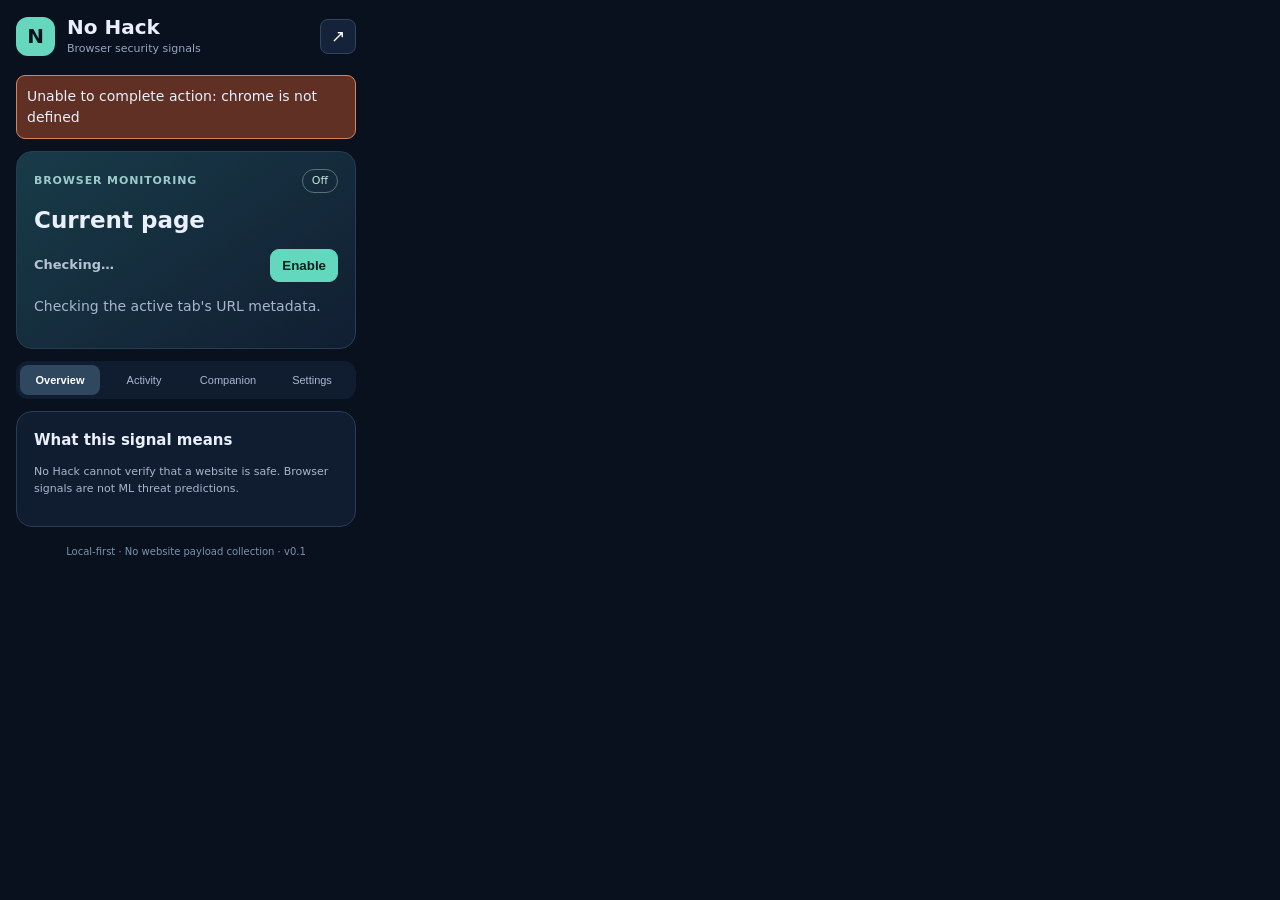
==== extension/popup.html @ e555c25a "feat(chrome): opt-in MV3 browser signals, dashboard and read-only native companion" ====
<!doctype html>
<html lang="en">
<head>
  <meta charset="utf-8">
  <meta name="viewport" content="width=device-width,initial-scale=1">
  <title>No Hack</title>
  <link rel="stylesheet" href="styles.css">
  <script type="module" src="ui.js"></script>
</head>
<body class="popup">
  <main class="shell">
    <header class="header"><div class="logo" aria-hidden="true">N</div>
      <div><h1>No Hack</h1><p>Browser security signals</p></div>
      <button id="open-dashboard" class="icon-button" title="Open full dashboard" aria-label="Open full dashboard">↗</button>
    </header>
    <div id="message" role="status" aria-live="polite" class="notice hidden"></div>
    <section class="panel hero">
      <div class="spread"><span class="eyebrow">Browser monitoring</span><span id="monitor-label" class="tag">Off</span></div>
      <h2 id="current-host">Current page</h2>
      <div class="spread"><span id="current-level" class="signal">Checking…</span>
      <button id="monitor-toggle" class="button primary">Enable</button></div>
      <p id="current-explanation" class="muted">Checking the active tab's URL metadata.</p>
    </section>
    <nav class="tabs" aria-label="Views">
      <button class="tab selected" data-view="overview" aria-current="page">Overview</button>
      <button class="tab" data-view="activity">Activity</button>
      <button class="tab" data-view="companion">Companion</button>
      <button class="tab" data-view="settings">Settings</button>
    </nav>
    <section data-panel="overview" class="panel">
      <h3>What this signal means</h3><ul id="reasons" class="reasons"></ul>
      <p class="muted small">No Hack cannot verify that a website is safe. Browser signals are not ML threat predictions.</p>
    </section>
    <section data-panel="activity" class="panel hidden">
      <div class="spread"><h3>Recent websites</h3><button id="clear-events" class="button subtle">Clear</button></div>
      <p class="muted small">Only hostnames, protocols, indicators and timestamps are stored locally when enabled.</p>
      <div id="events" class="events"></div>
    </section>
    <section data-panel="companion" class="panel hidden">
      <h3>Windows companion</h3>
      <p class="muted">Optional network-flow collection is separate from browser navigation indicators.</p>
      <p id="companion-result" class="muted">Not checked.</p>
      <button id="check-companion" class="button">Check connection</button>
    </section>
    <section data-panel="settings" class="panel hidden">
      <h3>Local privacy controls</h3>
      <label class="choice"><input id="alert-toggle" type="checkbox">Show HTTP warning badge</label>
      <label class="choice">Keep history <select id="retention"><option value="1">1 day</option><option value="7">7 days</option><option value="14">14 days</option><option value="30">30 days</option></select></label>
      <p class="muted small">Monitoring starts only after you enable it. Pausing stops new history collection.</p>
    </section>
    <footer>Local-first · No website payload collection · v0.1</footer>
  </main>
</body>
</html>
---- extension/styles.css ----
:root {
  color-scheme: dark;
  font: 14px/1.48 system-ui, -apple-system, BlinkMacSystemFont, "Segoe UI", sans-serif;
  background: #09111f;
  color: #e9f0fb;
}
* {box-sizing:border-box}
body {margin:0}
body.popup {width:372px; min-height:480px}
body.dashboard {min-height:100vh}
.shell {padding:16px;max-width:880px;margin:0 auto}
.header {display:flex;align-items:center;gap:12px;margin-bottom:18px}
.logo {width:39px;height:39px;display:grid;place-items:center;font-size:20px;font-weight:900;color:#09111f;background:#66d7bd;border-radius:12px}
.header h1 {font-size:20px;line-height:1.15;margin:0}
.header p {color:#94a6c0;margin:2px 0 0;font-size:11px}
.icon-button {margin-left:auto;border:1px solid #31445e;background:#14233a;color:white;border-radius:8px;cursor:pointer;padding:6px 10px;font-size:17px}
h2 {font-size:23px;line-height:1.2;overflow-wrap:anywhere;margin:14px 0}
h3 {font-size:15px;margin:0 0 12px}
.panel {background:#101d30;border:1px solid #293b55;border-radius:16px;padding:17px;margin-bottom:12px}
.hero {background:linear-gradient(145deg,#183b48,#111e32)}
.spread {display:flex;align-items:center;justify-content:space-between;gap:12px}
.eyebrow {font-size:11px;color:#9ccaca;text-transform:uppercase;letter-spacing:.08em;font-weight:700}
.tag {border:1px solid #527573;border-radius:20px;padding:3px 9px;font-size:11px;color:#c4e5e0}
.tag.on {background:#194e47;color:#b6ffed}
.signal {font-size:13px;font-weight:700;color:#b5c1d4}
.signal.review {color:#fbbf84}
.signal.informational {color:#85e3c8}
.muted {color:#a7b6cd;line-height:1.55}
.small {font-size:11px}
.button {border:1px solid #44607d;background:#243c58;color:#fff;padding:8px 11px;border-radius:9px;cursor:pointer;font-weight:600}
.button.primary {background:#62d8bf;color:#08201a;border-color:#62d8bf}
.button:hover,.tab:hover,.icon-button:hover {filter:brightness(1.12)}
.button:focus-visible,.tab:focus-visible,.icon-button:focus-visible {outline:2px solid #90f5db;outline-offset:3px}
.button.subtle {background:transparent;color:#bcd6e2}
.tabs {display:grid;grid-template-columns:repeat(4,minmax(0,1fr));gap:4px;padding:4px;background:#101d30;border-radius:12px;margin-bottom:12px}
.tab {background:transparent;color:#a9b9d1;padding:9px 4px;border:0;border-radius:8px;font-size:11px;cursor:pointer}
.tab.selected {background:#304760;color:#fff;font-weight:700}
.hidden {display:none !important}
.reasons {padding-left:19px;margin:0 0 12px}
.reasons li {margin-bottom:8px}
.choice {display:flex;align-items:center;gap:10px;margin:10px 0;color:#d5e2f4}
.choice select {margin-left:auto;background:#13263f;color:#eaf0fa;padding:6px;border:1px solid #48617e;border-radius:8px}
.events {display:grid;gap:7px;max-height:320px;overflow:auto}
.event {background:#142840;border:1px solid #2b4867;border-radius:10px;padding:10px}
.event .host {font-weight:600;overflow-wrap:anywhere}
.event .meta {font-size:11px;color:#9aacc5}
.event .review {color:#f4b47d}
.event .informational {color:#7adcc2}
.notice {background:#603024;border:1px solid #d3865b;padding:10px;border-radius:9px;margin-bottom:12px}
footer {text-align:center;color:#7e91ae;font-size:10px;margin-top:18px}
body.dashboard .shell {padding:35px 20px}
body.dashboard .hero {min-height:180px}
body.dashboard .tab {font-size:14px}
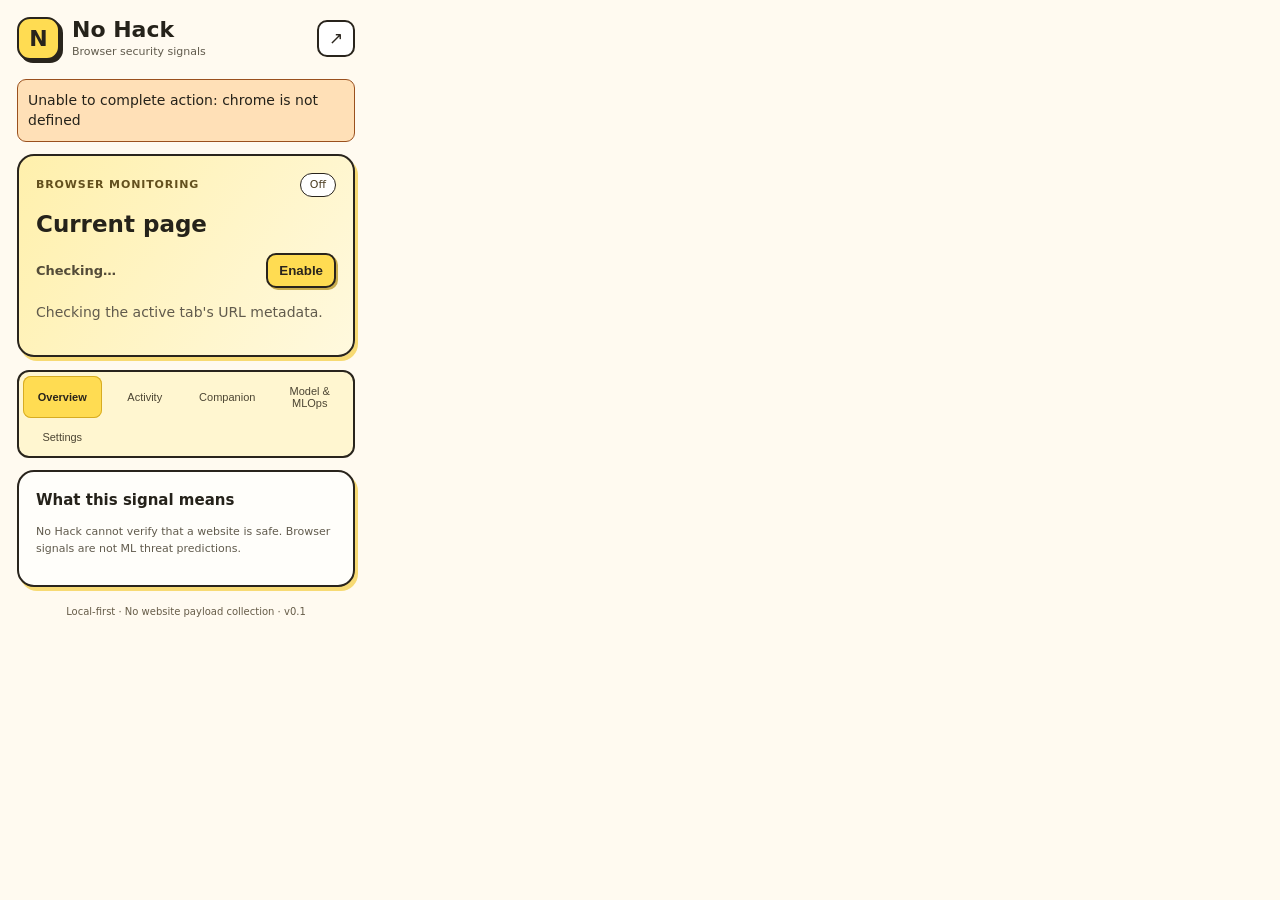
==== commit 36b12d50: "feat(extension): add explicit model and MLOps connection panel" ====
--- a/extension/popup.html
+++ b/extension/popup.html
@@ -25,6 +25,7 @@
       <button class="tab selected" data-view="overview" aria-current="page">Overview</button>
       <button class="tab" data-view="activity">Activity</button>
       <button class="tab" data-view="companion">Companion</button>
+      <button class="tab" data-view="mlops">Model &amp; MLOps</button>
       <button class="tab" data-view="settings">Settings</button>
     </nav>
     <section data-panel="overview" class="panel">
@@ -40,7 +41,15 @@
       <h3>Windows companion</h3>
       <p class="muted">Optional network-flow collection is separate from browser navigation indicators.</p>
       <p id="companion-result" class="muted">Not checked.</p>
-      <button id="check-companion" class="button">Check connection</button>
+      <button id="check-companion" class="button">Refresh local assessments</button>
+      <p class="muted small">Flow assessments cannot reliably be assigned to an individual browser tab.</p>
+      <div id="ml-assessments" class="events" aria-live="polite"></div>
+    </section>
+    <section data-panel="mlops" class="panel hidden">
+      <h3>Local model &amp; experiment tracking</h3>
+      <p id="mlops-model" class="status-line" role="status">Model not connected. Install a verified local model and Windows companion before inference.</p>
+      <p class="muted small">MLflow experiments are local and separately launched. Drift warnings require reference data and are not threat verdicts. The extension never starts capture or training.</p>
+      <button id="mlops-refresh" class="button">Check model connection</button>
     </section>
     <section data-panel="settings" class="panel hidden">
       <h3>Local privacy controls</h3>
--- a/extension/styles.css
+++ b/extension/styles.css
@@ -1,53 +1,59 @@
 :root {
-  color-scheme: dark;
-  font: 14px/1.48 system-ui, -apple-system, BlinkMacSystemFont, "Segoe UI", sans-serif;
-  background: #09111f;
-  color: #e9f0fb;
+  color-scheme: light;
+  font: 14px/1.48 system-ui, -apple-system, "Segoe UI", sans-serif;
+  background: #fffaf0;
+  color: #25221a;
+  --paper: #fffefa;
+  --cream: #fff6d0;
+  --yellow: #ffdc52;
+  --ink: #29241c;
+  --muted: #615b4d;
+  --mint: #dcf9cf;
+  --orange: #ffe0b7;
 }
-* {box-sizing:border-box}
-body {margin:0}
-body.popup {width:372px; min-height:480px}
-body.dashboard {min-height:100vh}
-.shell {padding:16px;max-width:880px;margin:0 auto}
-.header {display:flex;align-items:center;gap:12px;margin-bottom:18px}
-.logo {width:39px;height:39px;display:grid;place-items:center;font-size:20px;font-weight:900;color:#09111f;background:#66d7bd;border-radius:12px}
-.header h1 {font-size:20px;line-height:1.15;margin:0}
-.header p {color:#94a6c0;margin:2px 0 0;font-size:11px}
-.icon-button {margin-left:auto;border:1px solid #31445e;background:#14233a;color:white;border-radius:8px;cursor:pointer;padding:6px 10px;font-size:17px}
-h2 {font-size:23px;line-height:1.2;overflow-wrap:anywhere;margin:14px 0}
-h3 {font-size:15px;margin:0 0 12px}
-.panel {background:#101d30;border:1px solid #293b55;border-radius:16px;padding:17px;margin-bottom:12px}
-.hero {background:linear-gradient(145deg,#183b48,#111e32)}
-.spread {display:flex;align-items:center;justify-content:space-between;gap:12px}
-.eyebrow {font-size:11px;color:#9ccaca;text-transform:uppercase;letter-spacing:.08em;font-weight:700}
-.tag {border:1px solid #527573;border-radius:20px;padding:3px 9px;font-size:11px;color:#c4e5e0}
-.tag.on {background:#194e47;color:#b6ffed}
-.signal {font-size:13px;font-weight:700;color:#b5c1d4}
-.signal.review {color:#fbbf84}
-.signal.informational {color:#85e3c8}
-.muted {color:#a7b6cd;line-height:1.55}
-.small {font-size:11px}
-.button {border:1px solid #44607d;background:#243c58;color:#fff;padding:8px 11px;border-radius:9px;cursor:pointer;font-weight:600}
-.button.primary {background:#62d8bf;color:#08201a;border-color:#62d8bf}
-.button:hover,.tab:hover,.icon-button:hover {filter:brightness(1.12)}
-.button:focus-visible,.tab:focus-visible,.icon-button:focus-visible {outline:2px solid #90f5db;outline-offset:3px}
-.button.subtle {background:transparent;color:#bcd6e2}
-.tabs {display:grid;grid-template-columns:repeat(4,minmax(0,1fr));gap:4px;padding:4px;background:#101d30;border-radius:12px;margin-bottom:12px}
-.tab {background:transparent;color:#a9b9d1;padding:9px 4px;border:0;border-radius:8px;font-size:11px;cursor:pointer}
-.tab.selected {background:#304760;color:#fff;font-weight:700}
-.hidden {display:none !important}
-.reasons {padding-left:19px;margin:0 0 12px}
-.reasons li {margin-bottom:8px}
-.choice {display:flex;align-items:center;gap:10px;margin:10px 0;color:#d5e2f4}
-.choice select {margin-left:auto;background:#13263f;color:#eaf0fa;padding:6px;border:1px solid #48617e;border-radius:8px}
-.events {display:grid;gap:7px;max-height:320px;overflow:auto}
-.event {background:#142840;border:1px solid #2b4867;border-radius:10px;padding:10px}
-.event .host {font-weight:600;overflow-wrap:anywhere}
-.event .meta {font-size:11px;color:#9aacc5}
-.event .review {color:#f4b47d}
-.event .informational {color:#7adcc2}
-.notice {background:#603024;border:1px solid #d3865b;padding:10px;border-radius:9px;margin-bottom:12px}
-footer {text-align:center;color:#7e91ae;font-size:10px;margin-top:18px}
-body.dashboard .shell {padding:35px 20px}
-body.dashboard .hero {min-height:180px}
-body.dashboard .tab {font-size:14px}
+* { box-sizing: border-box; }
+body { margin: 0; background: radial-gradient(circle at 10% 20%,#ffefae 0 12px, transparent 13px),#fffaf0; }
+body.popup { width: 372px; min-height: 480px; }
+body.dashboard { min-height: 100vh; }
+.shell { padding: 17px; max-width: 880px; margin: 0 auto; }
+.header { display: flex; align-items: center; gap: 12px; margin-bottom: 18px; }
+.logo { width: 43px; height: 43px; display: grid; place-items: center; font-size: 22px; font-weight: 900; color: var(--ink); background:var(--yellow); border: 2px solid var(--ink); border-radius: 13px; box-shadow: 3px 3px 0 var(--ink); }
+.header h1 { font-size: 22px; line-height: 1.15; margin: 0; }
+.header p { color: var(--muted); margin: 2px 0 0; font-size: 11px; }
+.icon-button { margin-left:auto; border:2px solid var(--ink); background:#fff; color:var(--ink); border-radius:10px; cursor:pointer; padding:6px 10px; font-size:17px; }
+h2 { font-size:23px; line-height:1.2; overflow-wrap:anywhere; margin:14px 0; }
+h3 { font-size:15px; margin:0 0 12px; }
+.panel { background:var(--paper); border:2px solid var(--ink); border-radius:17px; padding:17px; margin-bottom:13px; box-shadow: 3px 4px 0 #f7da74; }
+.hero { background:linear-gradient(125deg,#fff0ac,#fff9de); }
+.spread { display:flex; align-items:center; justify-content:space-between; gap:12px; }
+.eyebrow { font-size:11px; color:#63501e; text-transform:uppercase; letter-spacing:.08em; font-weight:800; }
+.tag { border:1.5px solid var(--ink); border-radius:20px; padding:3px 9px; font-size:11px; color:#4a3c21; background:#fff; }
+.tag.on { background:var(--mint); color:#274b1e; }
+.signal { font-size:13px; font-weight:750; color:#534b38; }
+.signal.review { color:#904509; }
+.signal.informational { color:#266a31; }
+.muted { color:var(--muted); line-height:1.55; }
+.small { font-size:11px; }
+.button { border:2px solid var(--ink); background:#fff; color:var(--ink); padding:8px 11px; border-radius:10px; cursor:pointer; font-weight:700; box-shadow: 2px 2px 0 #c8ac4e; }
+.button.primary { background:var(--yellow); color:var(--ink); }
+.button:hover,.tab:hover,.icon-button:hover { background:#ffefb4; }
+.button:focus-visible,.tab:focus-visible,.icon-button:focus-visible { outline:3px solid #a45800; outline-offset:3px; }
+.button.subtle { background:transparent; color:var(--ink); }
+.tabs { display:grid; grid-template-columns:repeat(4,minmax(0,1fr)); gap:4px; padding:4px; background:var(--cream); border:2px solid var(--ink); border-radius:12px; margin-bottom:12px; }
+.tab { background:transparent; color:#4c4533; padding:9px 4px; border:0; border-radius:8px; font-size:11px; cursor:pointer; }
+.tab.selected { background:var(--yellow); color:var(--ink); font-weight:800; box-shadow: inset 0 0 0 1px #d7ac22; }
+.hidden { display:none !important; }
+.reasons { padding-left:19px; margin:0 0 12px; }
+.reasons li { margin-bottom:8px; }
+.choice { display:flex; align-items:center; gap:10px; margin:10px 0; color:var(--ink); }
+.choice select { margin-left:auto; background:#fff; color:var(--ink); padding:6px; border:1.5px solid var(--ink); border-radius:8px; }
+.events { display:grid; gap:7px; max-height:320px; overflow:auto; }
+.event { background:#fff9dd; border:1.5px solid #77634a; border-radius:10px; padding:10px; }
+.event .host { font-weight:700; overflow-wrap:anywhere; }
+.event .meta { font-size:11px; color:#6a604e; }
+.notice { background:var(--orange); border:1.5px solid #9a501e; padding:10px; border-radius:9px; margin-bottom:12px; }
+footer { text-align:center; color:#665c48; font-size:10px; margin-top:18px; }
+body.dashboard .shell { padding:35px 20px; }
+body.dashboard .hero { min-height:180px; }
+body.dashboard .tab { font-size:14px; }
+@media(max-width:420px) { body.dashboard .shell {padding:14px;} .tabs {gap:1px;} }
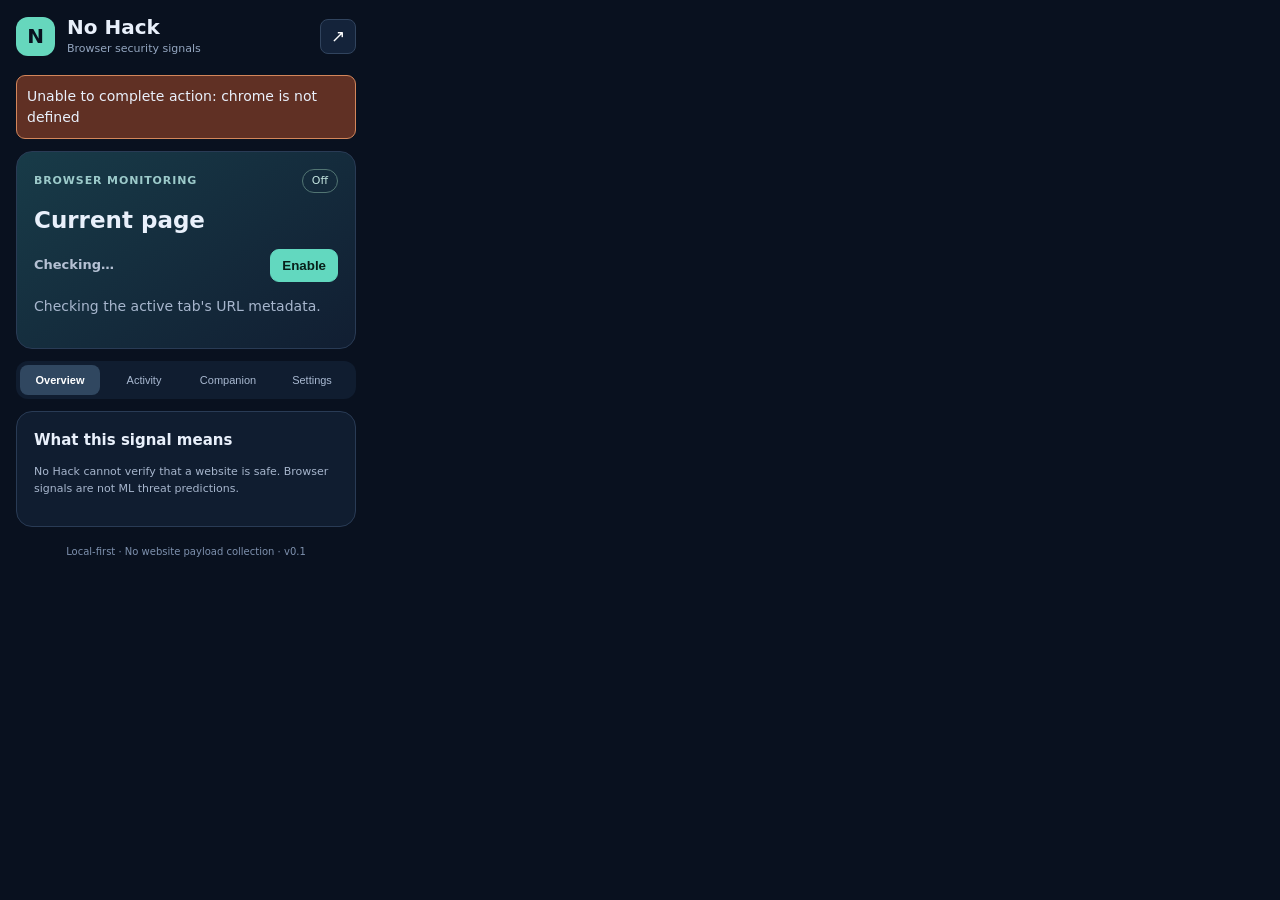
==== commit 3a7981d6: "Merge pull request #7 from shanmukhdatta/feature/chrome-only-complete-stack Chrome-first full-stack " ====
--- a/extension/popup.html
+++ b/extension/popup.html
@@ -25,7 +25,6 @@
       <button class="tab selected" data-view="overview" aria-current="page">Overview</button>
       <button class="tab" data-view="activity">Activity</button>
       <button class="tab" data-view="companion">Companion</button>
-      <button class="tab" data-view="mlops">Model &amp; MLOps</button>
       <button class="tab" data-view="settings">Settings</button>
     </nav>
     <section data-panel="overview" class="panel">
@@ -45,12 +44,6 @@
       <p class="muted small">Flow assessments cannot reliably be assigned to an individual browser tab.</p>
       <div id="ml-assessments" class="events" aria-live="polite"></div>
     </section>
-    <section data-panel="mlops" class="panel hidden">
-      <h3>Local model &amp; experiment tracking</h3>
-      <p id="mlops-model" class="status-line" role="status">Model not connected. Install a verified local model and Windows companion before inference.</p>
-      <p class="muted small">MLflow experiments are local and separately launched. Drift warnings require reference data and are not threat verdicts. The extension never starts capture or training.</p>
-      <button id="mlops-refresh" class="button">Check model connection</button>
-    </section>
     <section data-panel="settings" class="panel hidden">
       <h3>Local privacy controls</h3>
       <label class="choice"><input id="alert-toggle" type="checkbox">Show HTTP warning badge</label>
--- a/extension/styles.css
+++ b/extension/styles.css
@@ -1,59 +1,53 @@
 :root {
-  color-scheme: light;
-  font: 14px/1.48 system-ui, -apple-system, "Segoe UI", sans-serif;
-  background: #fffaf0;
-  color: #25221a;
-  --paper: #fffefa;
-  --cream: #fff6d0;
-  --yellow: #ffdc52;
-  --ink: #29241c;
-  --muted: #615b4d;
-  --mint: #dcf9cf;
-  --orange: #ffe0b7;
+  color-scheme: dark;
+  font: 14px/1.48 system-ui, -apple-system, BlinkMacSystemFont, "Segoe UI", sans-serif;
+  background: #09111f;
+  color: #e9f0fb;
 }
-* { box-sizing: border-box; }
-body { margin: 0; background: radial-gradient(circle at 10% 20%,#ffefae 0 12px, transparent 13px),#fffaf0; }
-body.popup { width: 372px; min-height: 480px; }
-body.dashboard { min-height: 100vh; }
-.shell { padding: 17px; max-width: 880px; margin: 0 auto; }
-.header { display: flex; align-items: center; gap: 12px; margin-bottom: 18px; }
-.logo { width: 43px; height: 43px; display: grid; place-items: center; font-size: 22px; font-weight: 900; color: var(--ink); background:var(--yellow); border: 2px solid var(--ink); border-radius: 13px; box-shadow: 3px 3px 0 var(--ink); }
-.header h1 { font-size: 22px; line-height: 1.15; margin: 0; }
-.header p { color: var(--muted); margin: 2px 0 0; font-size: 11px; }
-.icon-button { margin-left:auto; border:2px solid var(--ink); background:#fff; color:var(--ink); border-radius:10px; cursor:pointer; padding:6px 10px; font-size:17px; }
-h2 { font-size:23px; line-height:1.2; overflow-wrap:anywhere; margin:14px 0; }
-h3 { font-size:15px; margin:0 0 12px; }
-.panel { background:var(--paper); border:2px solid var(--ink); border-radius:17px; padding:17px; margin-bottom:13px; box-shadow: 3px 4px 0 #f7da74; }
-.hero { background:linear-gradient(125deg,#fff0ac,#fff9de); }
-.spread { display:flex; align-items:center; justify-content:space-between; gap:12px; }
-.eyebrow { font-size:11px; color:#63501e; text-transform:uppercase; letter-spacing:.08em; font-weight:800; }
-.tag { border:1.5px solid var(--ink); border-radius:20px; padding:3px 9px; font-size:11px; color:#4a3c21; background:#fff; }
-.tag.on { background:var(--mint); color:#274b1e; }
-.signal { font-size:13px; font-weight:750; color:#534b38; }
-.signal.review { color:#904509; }
-.signal.informational { color:#266a31; }
-.muted { color:var(--muted); line-height:1.55; }
-.small { font-size:11px; }
-.button { border:2px solid var(--ink); background:#fff; color:var(--ink); padding:8px 11px; border-radius:10px; cursor:pointer; font-weight:700; box-shadow: 2px 2px 0 #c8ac4e; }
-.button.primary { background:var(--yellow); color:var(--ink); }
-.button:hover,.tab:hover,.icon-button:hover { background:#ffefb4; }
-.button:focus-visible,.tab:focus-visible,.icon-button:focus-visible { outline:3px solid #a45800; outline-offset:3px; }
-.button.subtle { background:transparent; color:var(--ink); }
-.tabs { display:grid; grid-template-columns:repeat(4,minmax(0,1fr)); gap:4px; padding:4px; background:var(--cream); border:2px solid var(--ink); border-radius:12px; margin-bottom:12px; }
-.tab { background:transparent; color:#4c4533; padding:9px 4px; border:0; border-radius:8px; font-size:11px; cursor:pointer; }
-.tab.selected { background:var(--yellow); color:var(--ink); font-weight:800; box-shadow: inset 0 0 0 1px #d7ac22; }
-.hidden { display:none !important; }
-.reasons { padding-left:19px; margin:0 0 12px; }
-.reasons li { margin-bottom:8px; }
-.choice { display:flex; align-items:center; gap:10px; margin:10px 0; color:var(--ink); }
-.choice select { margin-left:auto; background:#fff; color:var(--ink); padding:6px; border:1.5px solid var(--ink); border-radius:8px; }
-.events { display:grid; gap:7px; max-height:320px; overflow:auto; }
-.event { background:#fff9dd; border:1.5px solid #77634a; border-radius:10px; padding:10px; }
-.event .host { font-weight:700; overflow-wrap:anywhere; }
-.event .meta { font-size:11px; color:#6a604e; }
-.notice { background:var(--orange); border:1.5px solid #9a501e; padding:10px; border-radius:9px; margin-bottom:12px; }
-footer { text-align:center; color:#665c48; font-size:10px; margin-top:18px; }
-body.dashboard .shell { padding:35px 20px; }
-body.dashboard .hero { min-height:180px; }
-body.dashboard .tab { font-size:14px; }
-@media(max-width:420px) { body.dashboard .shell {padding:14px;} .tabs {gap:1px;} }
+* {box-sizing:border-box}
+body {margin:0}
+body.popup {width:372px; min-height:480px}
+body.dashboard {min-height:100vh}
+.shell {padding:16px;max-width:880px;margin:0 auto}
+.header {display:flex;align-items:center;gap:12px;margin-bottom:18px}
+.logo {width:39px;height:39px;display:grid;place-items:center;font-size:20px;font-weight:900;color:#09111f;background:#66d7bd;border-radius:12px}
+.header h1 {font-size:20px;line-height:1.15;margin:0}
+.header p {color:#94a6c0;margin:2px 0 0;font-size:11px}
+.icon-button {margin-left:auto;border:1px solid #31445e;background:#14233a;color:white;border-radius:8px;cursor:pointer;padding:6px 10px;font-size:17px}
+h2 {font-size:23px;line-height:1.2;overflow-wrap:anywhere;margin:14px 0}
+h3 {font-size:15px;margin:0 0 12px}
+.panel {background:#101d30;border:1px solid #293b55;border-radius:16px;padding:17px;margin-bottom:12px}
+.hero {background:linear-gradient(145deg,#183b48,#111e32)}
+.spread {display:flex;align-items:center;justify-content:space-between;gap:12px}
+.eyebrow {font-size:11px;color:#9ccaca;text-transform:uppercase;letter-spacing:.08em;font-weight:700}
+.tag {border:1px solid #527573;border-radius:20px;padding:3px 9px;font-size:11px;color:#c4e5e0}
+.tag.on {background:#194e47;color:#b6ffed}
+.signal {font-size:13px;font-weight:700;color:#b5c1d4}
+.signal.review {color:#fbbf84}
+.signal.informational {color:#85e3c8}
+.muted {color:#a7b6cd;line-height:1.55}
+.small {font-size:11px}
+.button {border:1px solid #44607d;background:#243c58;color:#fff;padding:8px 11px;border-radius:9px;cursor:pointer;font-weight:600}
+.button.primary {background:#62d8bf;color:#08201a;border-color:#62d8bf}
+.button:hover,.tab:hover,.icon-button:hover {filter:brightness(1.12)}
+.button:focus-visible,.tab:focus-visible,.icon-button:focus-visible {outline:2px solid #90f5db;outline-offset:3px}
+.button.subtle {background:transparent;color:#bcd6e2}
+.tabs {display:grid;grid-template-columns:repeat(4,minmax(0,1fr));gap:4px;padding:4px;background:#101d30;border-radius:12px;margin-bottom:12px}
+.tab {background:transparent;color:#a9b9d1;padding:9px 4px;border:0;border-radius:8px;font-size:11px;cursor:pointer}
+.tab.selected {background:#304760;color:#fff;font-weight:700}
+.hidden {display:none !important}
+.reasons {padding-left:19px;margin:0 0 12px}
+.reasons li {margin-bottom:8px}
+.choice {display:flex;align-items:center;gap:10px;margin:10px 0;color:#d5e2f4}
+.choice select {margin-left:auto;background:#13263f;color:#eaf0fa;padding:6px;border:1px solid #48617e;border-radius:8px}
+.events {display:grid;gap:7px;max-height:320px;overflow:auto}
+.event {background:#142840;border:1px solid #2b4867;border-radius:10px;padding:10px}
+.event .host {font-weight:600;overflow-wrap:anywhere}
+.event .meta {font-size:11px;color:#9aacc5}
+.event .review {color:#f4b47d}
+.event .informational {color:#7adcc2}
+.notice {background:#603024;border:1px solid #d3865b;padding:10px;border-radius:9px;margin-bottom:12px}
+footer {text-align:center;color:#7e91ae;font-size:10px;margin-top:18px}
+body.dashboard .shell {padding:35px 20px}
+body.dashboard .hero {min-height:180px}
+body.dashboard .tab {font-size:14px}
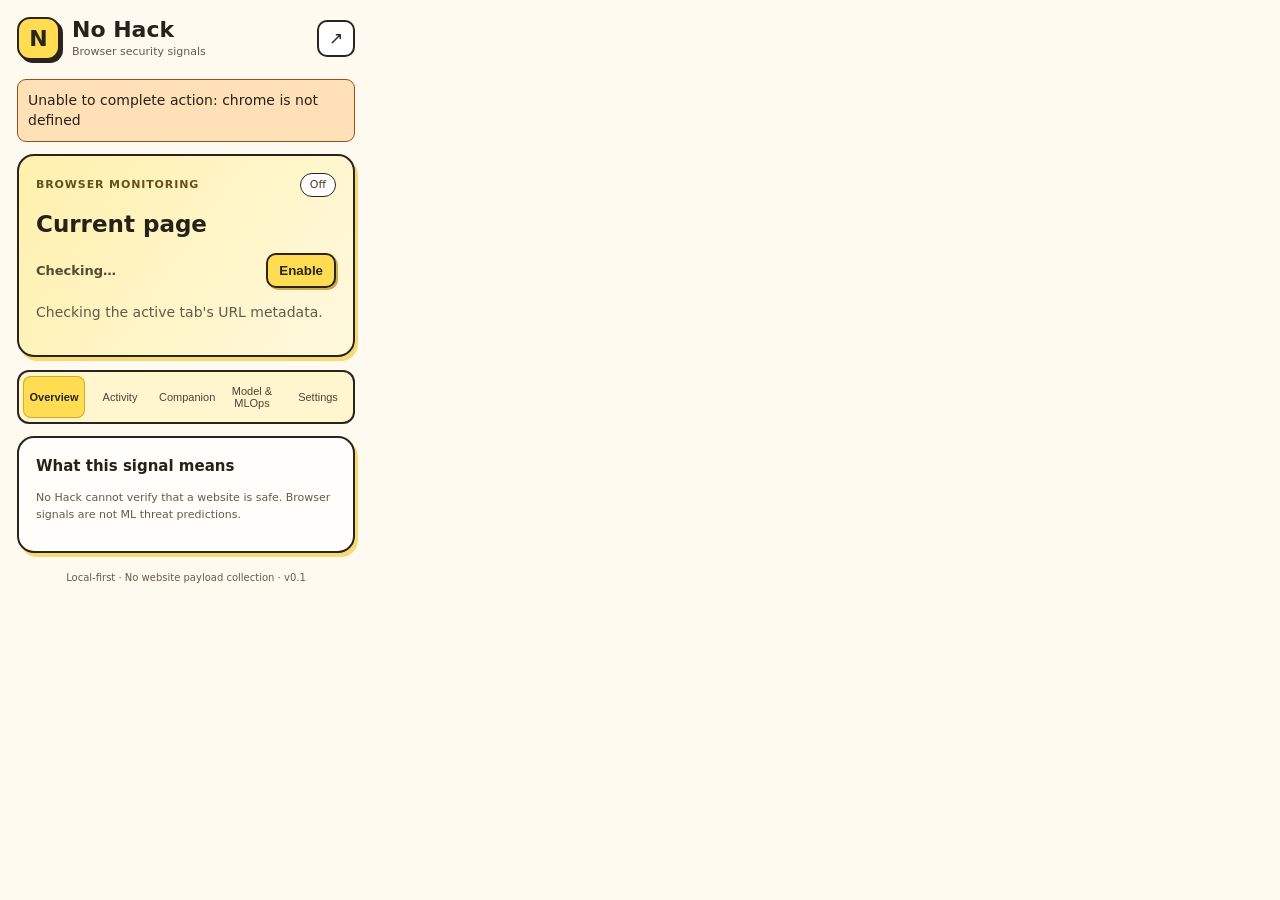
==== commit e7854b63: "Merge pull request #8 from shanmukhdatta/feature/release-engineering-2026 Release engineering: noteb" ====
--- a/extension/popup.html
+++ b/extension/popup.html
@@ -25,6 +25,7 @@
       <button class="tab selected" data-view="overview" aria-current="page">Overview</button>
       <button class="tab" data-view="activity">Activity</button>
       <button class="tab" data-view="companion">Companion</button>
+      <button class="tab" data-view="mlops">Model &amp; MLOps</button>
       <button class="tab" data-view="settings">Settings</button>
     </nav>
     <section data-panel="overview" class="panel">
@@ -44,6 +45,12 @@
       <p class="muted small">Flow assessments cannot reliably be assigned to an individual browser tab.</p>
       <div id="ml-assessments" class="events" aria-live="polite"></div>
     </section>
+    <section data-panel="mlops" class="panel hidden">
+      <h3>Local model &amp; experiment tracking</h3>
+      <p id="mlops-model" class="status-line" role="status">Model not connected. Install a verified local model and Windows companion before inference.</p>
+      <p class="muted small">MLflow experiments are local and separately launched. Drift warnings require reference data and are not threat verdicts. The extension never starts capture or training.</p>
+      <button id="mlops-refresh" class="button">Check model connection</button>
+    </section>
     <section data-panel="settings" class="panel hidden">
       <h3>Local privacy controls</h3>
       <label class="choice"><input id="alert-toggle" type="checkbox">Show HTTP warning badge</label>
--- a/extension/styles.css
+++ b/extension/styles.css
@@ -1,53 +1,61 @@
 :root {
-  color-scheme: dark;
-  font: 14px/1.48 system-ui, -apple-system, BlinkMacSystemFont, "Segoe UI", sans-serif;
-  background: #09111f;
-  color: #e9f0fb;
+  color-scheme: light;
+  font: 14px/1.48 system-ui, -apple-system, "Segoe UI", sans-serif;
+  background: #fffaf0;
+  color: #25221a;
+  --paper: #fffefa;
+  --cream: #fff6d0;
+  --yellow: #ffdc52;
+  --ink: #29241c;
+  --muted: #615b4d;
+  --mint: #dcf9cf;
+  --orange: #ffe0b7;
 }
-* {box-sizing:border-box}
-body {margin:0}
-body.popup {width:372px; min-height:480px}
-body.dashboard {min-height:100vh}
-.shell {padding:16px;max-width:880px;margin:0 auto}
-.header {display:flex;align-items:center;gap:12px;margin-bottom:18px}
-.logo {width:39px;height:39px;display:grid;place-items:center;font-size:20px;font-weight:900;color:#09111f;background:#66d7bd;border-radius:12px}
-.header h1 {font-size:20px;line-height:1.15;margin:0}
-.header p {color:#94a6c0;margin:2px 0 0;font-size:11px}
-.icon-button {margin-left:auto;border:1px solid #31445e;background:#14233a;color:white;border-radius:8px;cursor:pointer;padding:6px 10px;font-size:17px}
-h2 {font-size:23px;line-height:1.2;overflow-wrap:anywhere;margin:14px 0}
-h3 {font-size:15px;margin:0 0 12px}
-.panel {background:#101d30;border:1px solid #293b55;border-radius:16px;padding:17px;margin-bottom:12px}
-.hero {background:linear-gradient(145deg,#183b48,#111e32)}
-.spread {display:flex;align-items:center;justify-content:space-between;gap:12px}
-.eyebrow {font-size:11px;color:#9ccaca;text-transform:uppercase;letter-spacing:.08em;font-weight:700}
-.tag {border:1px solid #527573;border-radius:20px;padding:3px 9px;font-size:11px;color:#c4e5e0}
-.tag.on {background:#194e47;color:#b6ffed}
-.signal {font-size:13px;font-weight:700;color:#b5c1d4}
-.signal.review {color:#fbbf84}
-.signal.informational {color:#85e3c8}
-.muted {color:#a7b6cd;line-height:1.55}
-.small {font-size:11px}
-.button {border:1px solid #44607d;background:#243c58;color:#fff;padding:8px 11px;border-radius:9px;cursor:pointer;font-weight:600}
-.button.primary {background:#62d8bf;color:#08201a;border-color:#62d8bf}
-.button:hover,.tab:hover,.icon-button:hover {filter:brightness(1.12)}
-.button:focus-visible,.tab:focus-visible,.icon-button:focus-visible {outline:2px solid #90f5db;outline-offset:3px}
-.button.subtle {background:transparent;color:#bcd6e2}
-.tabs {display:grid;grid-template-columns:repeat(4,minmax(0,1fr));gap:4px;padding:4px;background:#101d30;border-radius:12px;margin-bottom:12px}
-.tab {background:transparent;color:#a9b9d1;padding:9px 4px;border:0;border-radius:8px;font-size:11px;cursor:pointer}
-.tab.selected {background:#304760;color:#fff;font-weight:700}
-.hidden {display:none !important}
-.reasons {padding-left:19px;margin:0 0 12px}
-.reasons li {margin-bottom:8px}
-.choice {display:flex;align-items:center;gap:10px;margin:10px 0;color:#d5e2f4}
-.choice select {margin-left:auto;background:#13263f;color:#eaf0fa;padding:6px;border:1px solid #48617e;border-radius:8px}
-.events {display:grid;gap:7px;max-height:320px;overflow:auto}
-.event {background:#142840;border:1px solid #2b4867;border-radius:10px;padding:10px}
-.event .host {font-weight:600;overflow-wrap:anywhere}
-.event .meta {font-size:11px;color:#9aacc5}
-.event .review {color:#f4b47d}
-.event .informational {color:#7adcc2}
-.notice {background:#603024;border:1px solid #d3865b;padding:10px;border-radius:9px;margin-bottom:12px}
-footer {text-align:center;color:#7e91ae;font-size:10px;margin-top:18px}
-body.dashboard .shell {padding:35px 20px}
-body.dashboard .hero {min-height:180px}
-body.dashboard .tab {font-size:14px}
+* { box-sizing: border-box; }
+body { margin: 0; background: radial-gradient(circle at 10% 20%,#ffefae 0 12px, transparent 13px),#fffaf0; }
+body.popup { width: 372px; min-height: 480px; }
+body.dashboard { min-height: 100vh; }
+.shell { padding: 17px; max-width: 880px; margin: 0 auto; }
+.header { display: flex; align-items: center; gap: 12px; margin-bottom: 18px; }
+.logo { width: 43px; height: 43px; display: grid; place-items: center; font-size: 22px; font-weight: 900; color: var(--ink); background:var(--yellow); border: 2px solid var(--ink); border-radius: 13px; box-shadow: 3px 3px 0 var(--ink); }
+.header h1 { font-size: 22px; line-height: 1.15; margin: 0; }
+.header p { color: var(--muted); margin: 2px 0 0; font-size: 11px; }
+.icon-button { margin-left:auto; border:2px solid var(--ink); background:#fff; color:var(--ink); border-radius:10px; cursor:pointer; padding:6px 10px; font-size:17px; }
+h2 { font-size:23px; line-height:1.2; overflow-wrap:anywhere; margin:14px 0; }
+h3 { font-size:15px; margin:0 0 12px; }
+.panel { background:var(--paper); border:2px solid var(--ink); border-radius:17px; padding:17px; margin-bottom:13px; box-shadow: 3px 4px 0 #f7da74; }
+.hero { background:linear-gradient(125deg,#fff0ac,#fff9de); }
+.spread { display:flex; align-items:center; justify-content:space-between; gap:12px; }
+.eyebrow { font-size:11px; color:#63501e; text-transform:uppercase; letter-spacing:.08em; font-weight:800; }
+.tag { border:1.5px solid var(--ink); border-radius:20px; padding:3px 9px; font-size:11px; color:#4a3c21; background:#fff; }
+.tag.on { background:var(--mint); color:#274b1e; }
+.signal { font-size:13px; font-weight:750; color:#534b38; }
+.signal.review { color:#904509; }
+.signal.informational { color:#266a31; }
+.muted { color:var(--muted); line-height:1.55; }
+.small { font-size:11px; }
+.button { border:2px solid var(--ink); background:#fff; color:var(--ink); padding:8px 11px; border-radius:10px; cursor:pointer; font-weight:700; box-shadow: 2px 2px 0 #c8ac4e; }
+.button.primary { background:var(--yellow); color:var(--ink); }
+.button:hover,.tab:hover,.icon-button:hover { background:#ffefb4; }
+.button:focus-visible,.tab:focus-visible,.icon-button:focus-visible { outline:3px solid #a45800; outline-offset:3px; }
+.button.subtle { background:transparent; color:var(--ink); }
+.tabs { display:grid; grid-template-columns:repeat(5,minmax(0,1fr)); gap:4px; padding:4px; background:var(--cream); border:2px solid var(--ink); border-radius:12px; margin-bottom:12px; }
+.tab { background:transparent; color:#4c4533; padding:9px 4px; border:0; border-radius:8px; font-size:11px; cursor:pointer; }
+.tab.selected { background:var(--yellow); color:var(--ink); font-weight:800; box-shadow: inset 0 0 0 1px #d7ac22; }
+.hidden { display:none !important; }
+.reasons { padding-left:19px; margin:0 0 12px; }
+.reasons li { margin-bottom:8px; }
+.choice { display:flex; align-items:center; gap:10px; margin:10px 0; color:var(--ink); }
+.choice select { margin-left:auto; background:#fff; color:var(--ink); padding:6px; border:1.5px solid var(--ink); border-radius:8px; }
+.events { display:grid; gap:7px; max-height:320px; overflow:auto; }
+.event { background:#fff9dd; border:1.5px solid #77634a; border-radius:10px; padding:10px; }
+.event .host { font-weight:700; overflow-wrap:anywhere; }
+.event .meta { font-size:11px; color:#6a604e; }
+.notice { background:var(--orange); border:1.5px solid #9a501e; padding:10px; border-radius:9px; margin-bottom:12px; }
+footer { text-align:center; color:#665c48; font-size:10px; margin-top:18px; }
+body.dashboard .shell { padding:35px 20px; }
+body.dashboard .hero { min-height:180px; }
+body.dashboard .tab { font-size:14px; }
+@media(max-width:420px) { body.dashboard .shell {padding:14px;} .tabs {gap:1px;} }
+
+.status-line { padding:10px; background:#fff3c4; border:1.5px solid #55452d; border-radius:10px; font-weight:700; }
